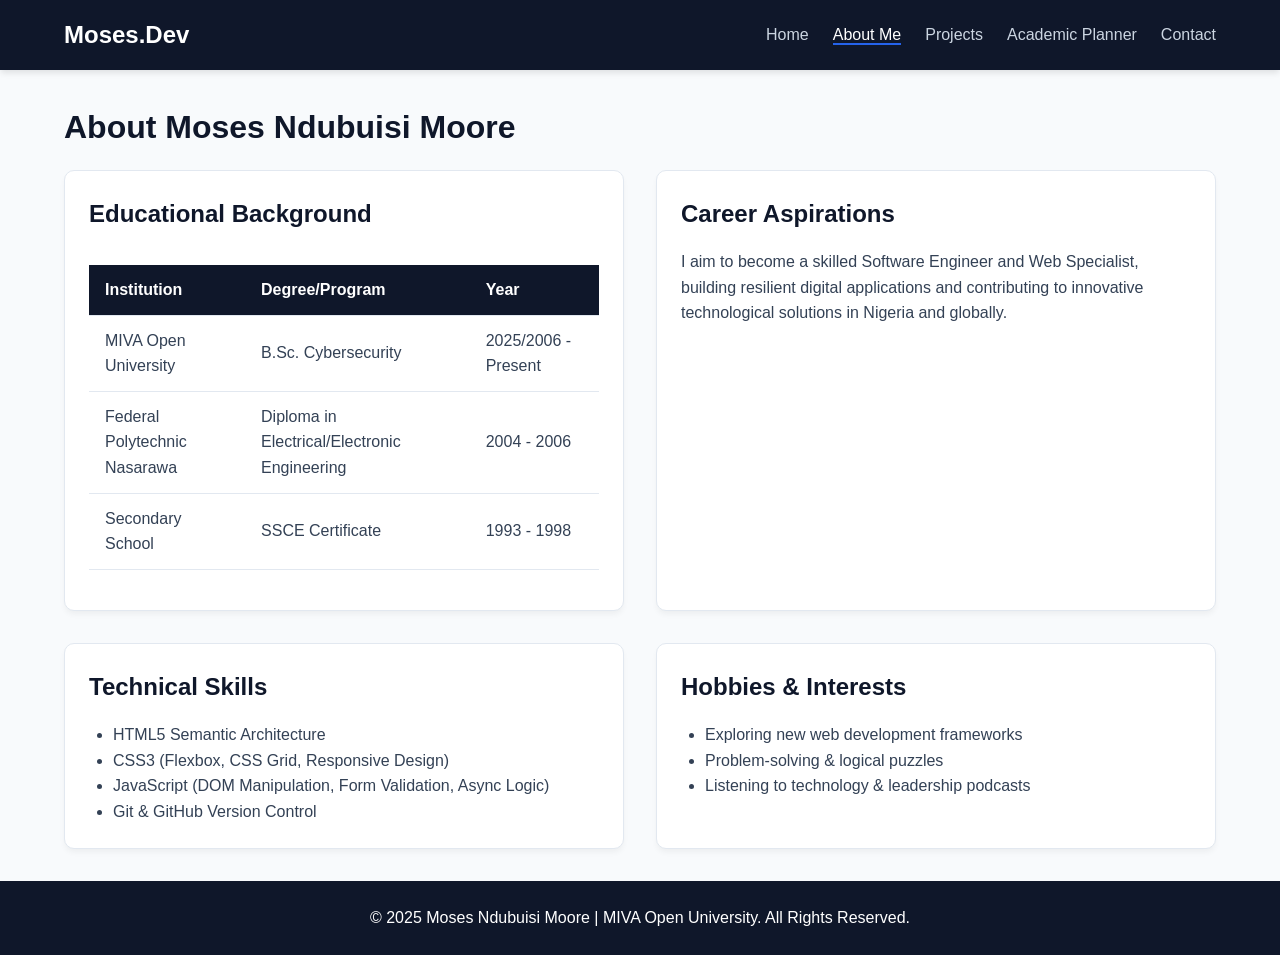
==== about.html @ b8816a85 "Add files via upload" ====
<!DOCTYPE html>
<html lang="en">
<head>
  <meta charset="UTF-8">
  <meta name="viewport" content="width=device-width, initial-scale=1.0">
  <title>About Me | Moses Ndubuisi Moore</title>
  <link rel="stylesheet" href="styles.css">
</head>
<body>
  <header>
    <nav class="navbar">
      <a href="index.html" class="logo">Moses.Dev</a>
      <ul class="nav-links">
        <li><a href="index.html">Home</a></li>
        <li><a href="about.html" class="active">About Me</a></li>
        <li><a href="projects.html">Projects</a></li>
        <li><a href="planner.html">Academic Planner</a></li>
        <li><a href="contact.html">Contact</a></li>
      </ul>
    </nav>
  </header>

  <main>
    <h1>About Moses Ndubuisi Moore</h1>
    
    <div class="grid-2">
      <div class="card">
        <h2>Educational Background</h2>
        <div class="table-container">
          <table>
            <thead>
              <tr>
                <th>Institution</th>
                <th>Degree/Program</th>
                <th>Year</th>
              </tr>
            </thead>
            <tbody>
              <tr>
                <td>MIVA Open University</td>
                <td>B.Sc. Cybersecurity</td>
                <td>2025/2006 - Present</td>
              </tr>
              <tr>
                <td>Federal Polytechnic Nasarawa</td>
                <td>Diploma in Electrical/Electronic Engineering</td>
                <td>2004 - 2006</td>
              </tr>
              <tr>
                <td>Secondary School</td>
                <td>SSCE Certificate</td>
                <td>1993 - 1998</td>
              </tr>
            </tbody>
          </table>
        </div>
      </div>

      <div class="card">
        <h2>Career Aspirations</h2>
        <p>I aim to become a skilled Software Engineer and Web Specialist, building resilient digital applications and contributing to innovative technological solutions in Nigeria and globally.</p>
      </div>
    </div>

    <div class="grid-2" style="margin-top: 2rem;">
      <div class="card">
        <h2>Technical Skills</h2>
        <ul style="padding-left: 1.5rem;">
          <li>HTML5 Semantic Architecture</li>
          <li>CSS3 (Flexbox, CSS Grid, Responsive Design)</li>
          <li>JavaScript (DOM Manipulation, Form Validation, Async Logic)</li>
          <li>Git & GitHub Version Control</li>
        </ul>
      </div>

      <div class="card">
        <h2>Hobbies & Interests</h2>
        <ul style="padding-left: 1.5rem;">
          <li>Exploring new web development frameworks</li>
          <li>Problem-solving & logical puzzles</li>
          <li>Listening to technology & leadership podcasts</li>
        </ul>
      </div>
    </div>
  </main>

  <footer>
    <p>&copy; 2025 Moses Ndubuisi Moore | MIVA Open University. All Rights Reserved.</p>
  </footer>
</body>
</html>
---- styles.css ----
/* Custom CSS Variables & Design System */
:root {
  --primary-color: #0f172a;
  --accent-color: #2563eb;
  --accent-hover: #1d4ed8;
  --bg-color: #f8fafc;
  --card-bg: #ffffff;
  --text-color: #334155;
  --text-dark: #0f172a;
  --border-color: #e2e8f0;
  --success-color: #16a34a;
  --danger-color: #dc2626;
  --transition: all 0.3s ease;
}

/* Base Resets */
* {
  box-sizing: border-box;
  margin: 0;
  padding: 0;
}

body {
  font-family: 'Segoe UI', Tahoma, Geneva, Verdana, sans-serif;
  line-height: 1.6;
  background-color: var(--bg-color);
  color: var(--text-color);
  min-height: 100vh;
  display: flex;
  flex-direction: column;
}

/* Typography */
h1, h2, h3 {
  color: var(--text-dark);
  margin-bottom: 1rem;
}

/* Header & Navigation (Flexbox) */
header {
  background-color: var(--primary-color);
  color: white;
  padding: 1rem 5%;
  position: sticky;
  top: 0;
  z-index: 1000;
  box-shadow: 0 4px 6px -1px rgba(0, 0, 0, 0.1);
}

.navbar {
  display: flex;
  justify-content: space-between;
  align-items: center;
  max-width: 1200px;
  margin: 0 auto;
}

.logo {
  font-size: 1.5rem;
  font-weight: 700;
  color: white;
  text-decoration: none;
}

.nav-links {
  display: flex;
  list-style: none;
  gap: 1.5rem;
}

.nav-links a {
  color: #cbd5e1;
  text-decoration: none;
  font-weight: 500;
  transition: var(--transition);
}

.nav-links a:hover,
.nav-links a.active {
  color: white;
  border-bottom: 2px solid var(--accent-color);
}

/* Main Container */
main {
  max-width: 1200px;
  width: 90%;
  margin: 2rem auto;
  flex: 1;
}

/* Hero Section (Flexbox) */
.hero {
  display: flex;
  align-items: center;
  justify-content: space-between;
  gap: 2rem;
  padding: 3rem;
  background-color: var(--card-bg);
  border-radius: 12px;
  box-shadow: 0 10px 15px -3px rgba(0, 0, 0, 0.05);
}

.profile-img {
  width: 220px;
  height: 220px;
  border-radius: 50%;
  object-fit: cover;
  border: 4px solid var(--accent-color);
  transition: var(--transition);
}

.profile-img:hover {
  transform: scale(1.05);
}

/* Grid Layouts (CSS Grid) */
.grid-2 {
  display: grid;
  grid-template-columns: repeat(auto-fit, minmax(300px, 1fr));
  gap: 2rem;
}

.grid-3 {
  display: grid;
  grid-template-columns: repeat(auto-fit, minmax(300px, 1fr));
  gap: 2rem;
}

/* Cards */
.card {
  background: var(--card-bg);
  padding: 1.5rem;
  border-radius: 10px;
  border: 1px solid var(--border-color);
  box-shadow: 0 4px 6px -1px rgba(0, 0, 0, 0.05);
  transition: var(--transition);
}

.card:hover {
  transform: translateY(-5px);
  box-shadow: 0 10px 15px -3px rgba(0, 0, 0, 0.1);
}

.card img {
  width: 100%;
  height: 180px;
  object-fit: cover;
  border-radius: 6px;
  margin-bottom: 1rem;
}

/* Buttons */
.btn {
  display: inline-block;
  padding: 0.6rem 1.2rem;
  background-color: var(--accent-color);
  color: white;
  text-decoration: none;
  border-radius: 6px;
  border: none;
  cursor: pointer;
  font-weight: 600;
  transition: var(--transition);
}

.btn:hover {
  background-color: var(--accent-hover);
}

.btn-danger {
  background-color: var(--danger-color);
}

.btn-danger:hover {
  background-color: #b91c1c;
}

/* Tables */
.table-container {
  overflow-x: auto;
}

table {
  width: 100%;
  border-collapse: collapse;
  margin: 1rem 0;
  background: var(--card-bg);
}

th, td {
  padding: 0.75rem 1rem;
  text-align: left;
  border-bottom: 1px solid var(--border-color);
}

th {
  background-color: var(--primary-color);
  color: white;
}

/* Forms & Validation Styling */
.form-group {
  margin-bottom: 1.2rem;
}

.form-group label {
  display: block;
  margin-bottom: 0.4rem;
  font-weight: 600;
}

.form-group input,
.form-group textarea {
  width: 100%;
  padding: 0.75rem;
  border: 1px solid var(--border-color);
  border-radius: 6px;
  font-size: 1rem;
}

.form-group input:focus,
.form-group textarea:focus {
  outline: none;
  border-color: var(--accent-color);
}

.error-msg {
  color: var(--danger-color);
  font-size: 0.85rem;
  margin-top: 0.25rem;
  display: none;
}

/* Academic Planner Custom Styles */
.planner-input {
  display: flex;
  gap: 1rem;
  margin-bottom: 1.5rem;
}

.task-list {
  list-style: none;
}

.task-item {
  display: flex;
  justify-content: space-between;
  align-items: center;
  padding: 1rem;
  background: var(--card-bg);
  border: 1px solid var(--border-color);
  border-radius: 6px;
  margin-bottom: 0.5rem;
}

.task-item.completed span {
  text-decoration: line-through;
  opacity: 0.6;
}

/* Footer */
footer {
  background-color: var(--primary-color);
  color: white;
  text-align: center;
  padding: 1.5rem;
  margin-top: auto;
}

/* Media Queries for Mobile Responsiveness */
@media (max-width: 768px) {
  .hero {
    flex-direction: column-reverse;
    text-align: center;
  }
  .nav-links {
    flex-direction: column;
    gap: 0.5rem;
  }
  .planner-input {
    flex-direction: column;
  }
}
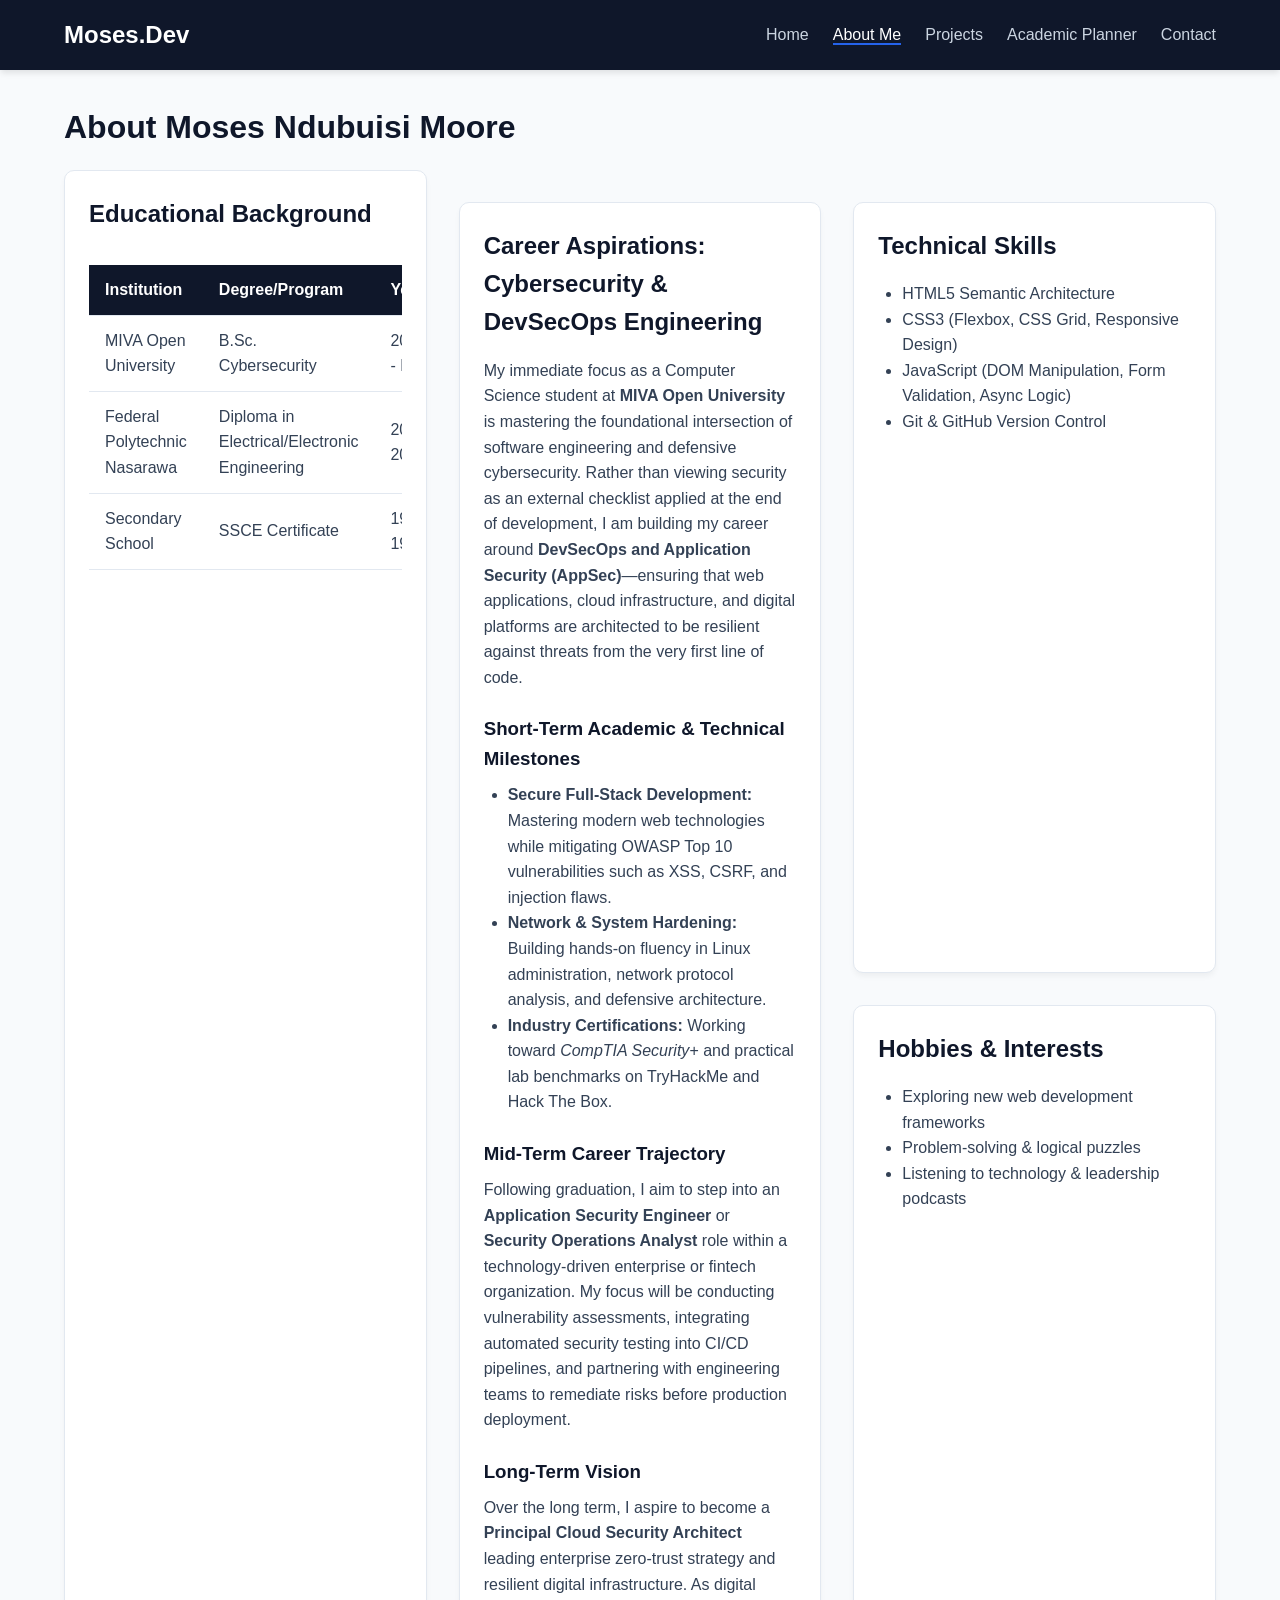
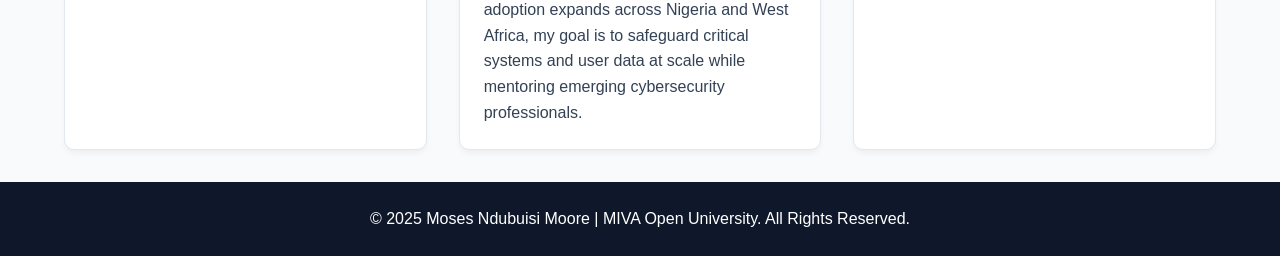
==== commit a8768c1c: "Revise About Me section with career goals and skills Updated the About Me section to include detaile" ====
--- a/about.html
+++ b/about.html
@@ -56,11 +56,30 @@
         </div>
       </div>
 
-      <div class="card">
-        <h2>Career Aspirations</h2>
-        <p>I aim to become a skilled Software Engineer and Web Specialist, building resilient digital applications and contributing to innovative technological solutions in Nigeria and globally.</p>
-      </div>
-    </div>
+      <section class="card" style="margin-top: 2rem;">
+  <h2>Career Aspirations: Cybersecurity &amp; DevSecOps Engineering</h2>
+  
+  <p style="margin-bottom: 1rem;">
+    My immediate focus as a Computer Science student at <strong>MIVA Open University</strong> is mastering the foundational intersection of software engineering and defensive cybersecurity. Rather than viewing security as an external checklist applied at the end of development, I am building my career around <strong>DevSecOps and Application Security (AppSec)</strong>—ensuring that web applications, cloud infrastructure, and digital platforms are architected to be resilient against threats from the very first line of code.
+  </p>
+
+  <h3 style="margin-top: 1.5rem; margin-bottom: 0.5rem;">Short-Term Academic &amp; Technical Milestones</h3>
+  <ul style="margin-left: 1.5rem; margin-bottom: 1rem;">
+    <li><strong>Secure Full-Stack Development:</strong> Mastering modern web technologies while mitigating OWASP Top 10 vulnerabilities such as XSS, CSRF, and injection flaws.</li>
+    <li><strong>Network &amp; System Hardening:</strong> Building hands-on fluency in Linux administration, network protocol analysis, and defensive architecture.</li>
+    <li><strong>Industry Certifications:</strong> Working toward <em>CompTIA Security+</em> and practical lab benchmarks on TryHackMe and Hack The Box.</li>
+  </ul>
+
+  <h3 style="margin-top: 1.5rem; margin-bottom: 0.5rem;">Mid-Term Career Trajectory</h3>
+  <p style="margin-bottom: 1rem;">
+    Following graduation, I aim to step into an <strong>Application Security Engineer</strong> or <strong>Security Operations Analyst</strong> role within a technology-driven enterprise or fintech organization. My focus will be conducting vulnerability assessments, integrating automated security testing into CI/CD pipelines, and partnering with engineering teams to remediate risks before production deployment.
+  </p>
+
+  <h3 style="margin-top: 1.5rem; margin-bottom: 0.5rem;">Long-Term Vision</h3>
+  <p>
+    Over the long term, I aspire to become a <strong>Principal Cloud Security Architect</strong> leading enterprise zero-trust strategy and resilient digital infrastructure. As digital adoption expands across Nigeria and West Africa, my goal is to safeguard critical systems and user data at scale while mentoring emerging cybersecurity professionals.
+  </p>
+</section>
 
     <div class="grid-2" style="margin-top: 2rem;">
       <div class="card">
@@ -88,4 +107,4 @@
     <p>&copy; 2025 Moses Ndubuisi Moore | MIVA Open University. All Rights Reserved.</p>
   </footer>
 </body>
-</html>+</html>
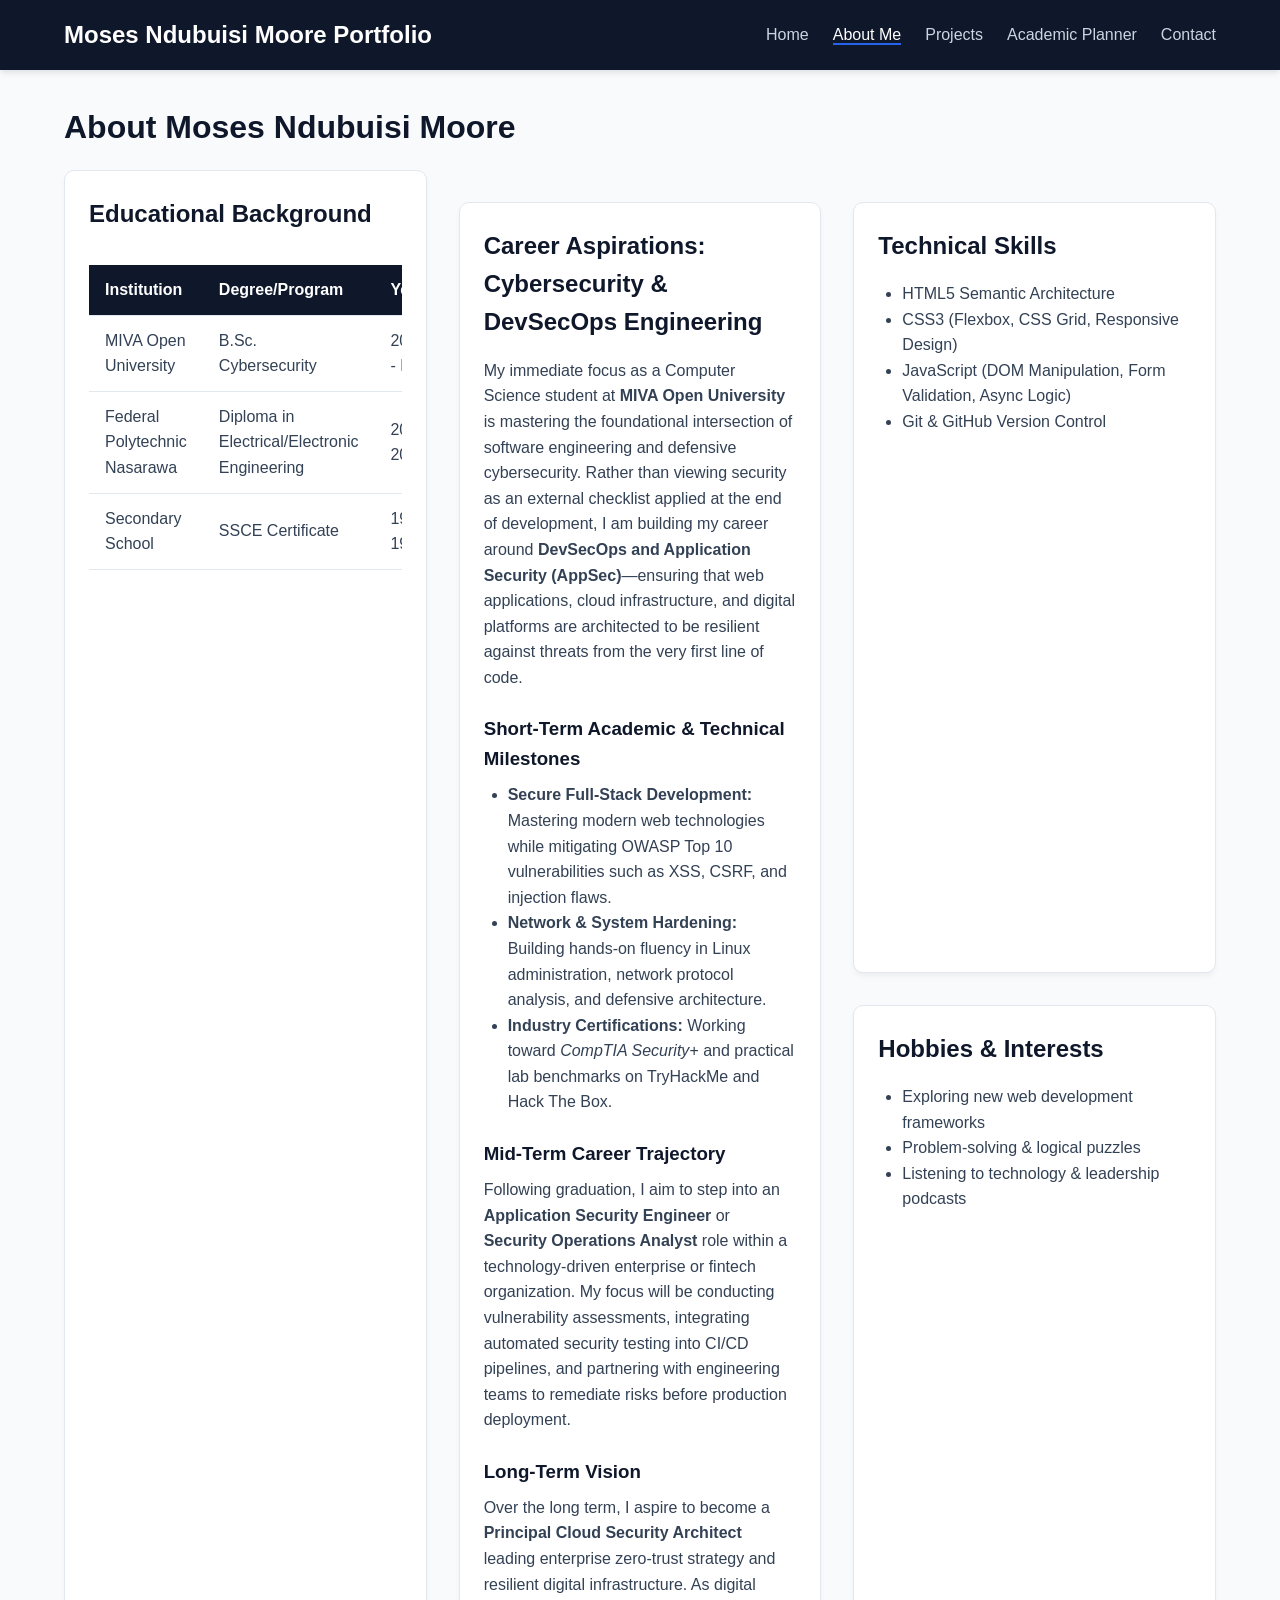
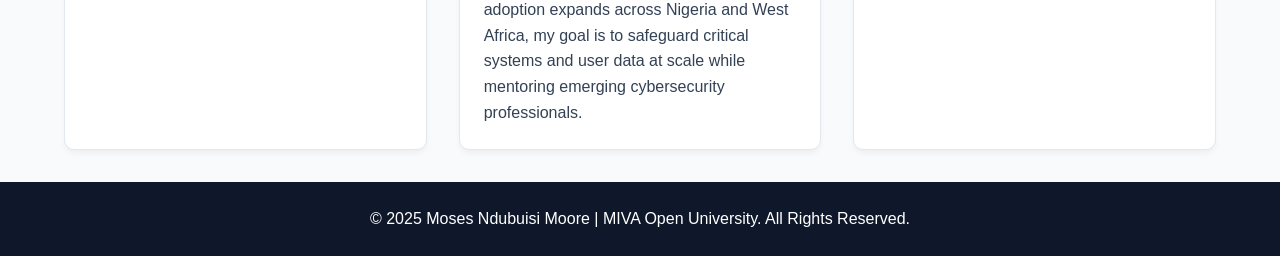
==== commit 269f179c: "Update About Me page content and structure" ====
--- a/about.html
+++ b/about.html
@@ -9,7 +9,7 @@
 <body>
   <header>
     <nav class="navbar">
-      <a href="index.html" class="logo">Moses.Dev</a>
+      <a href="index.html" class="logo">Moses Ndubuisi Moore Portfolio</a>
       <ul class="nav-links">
         <li><a href="index.html">Home</a></li>
         <li><a href="about.html" class="active">About Me</a></li>
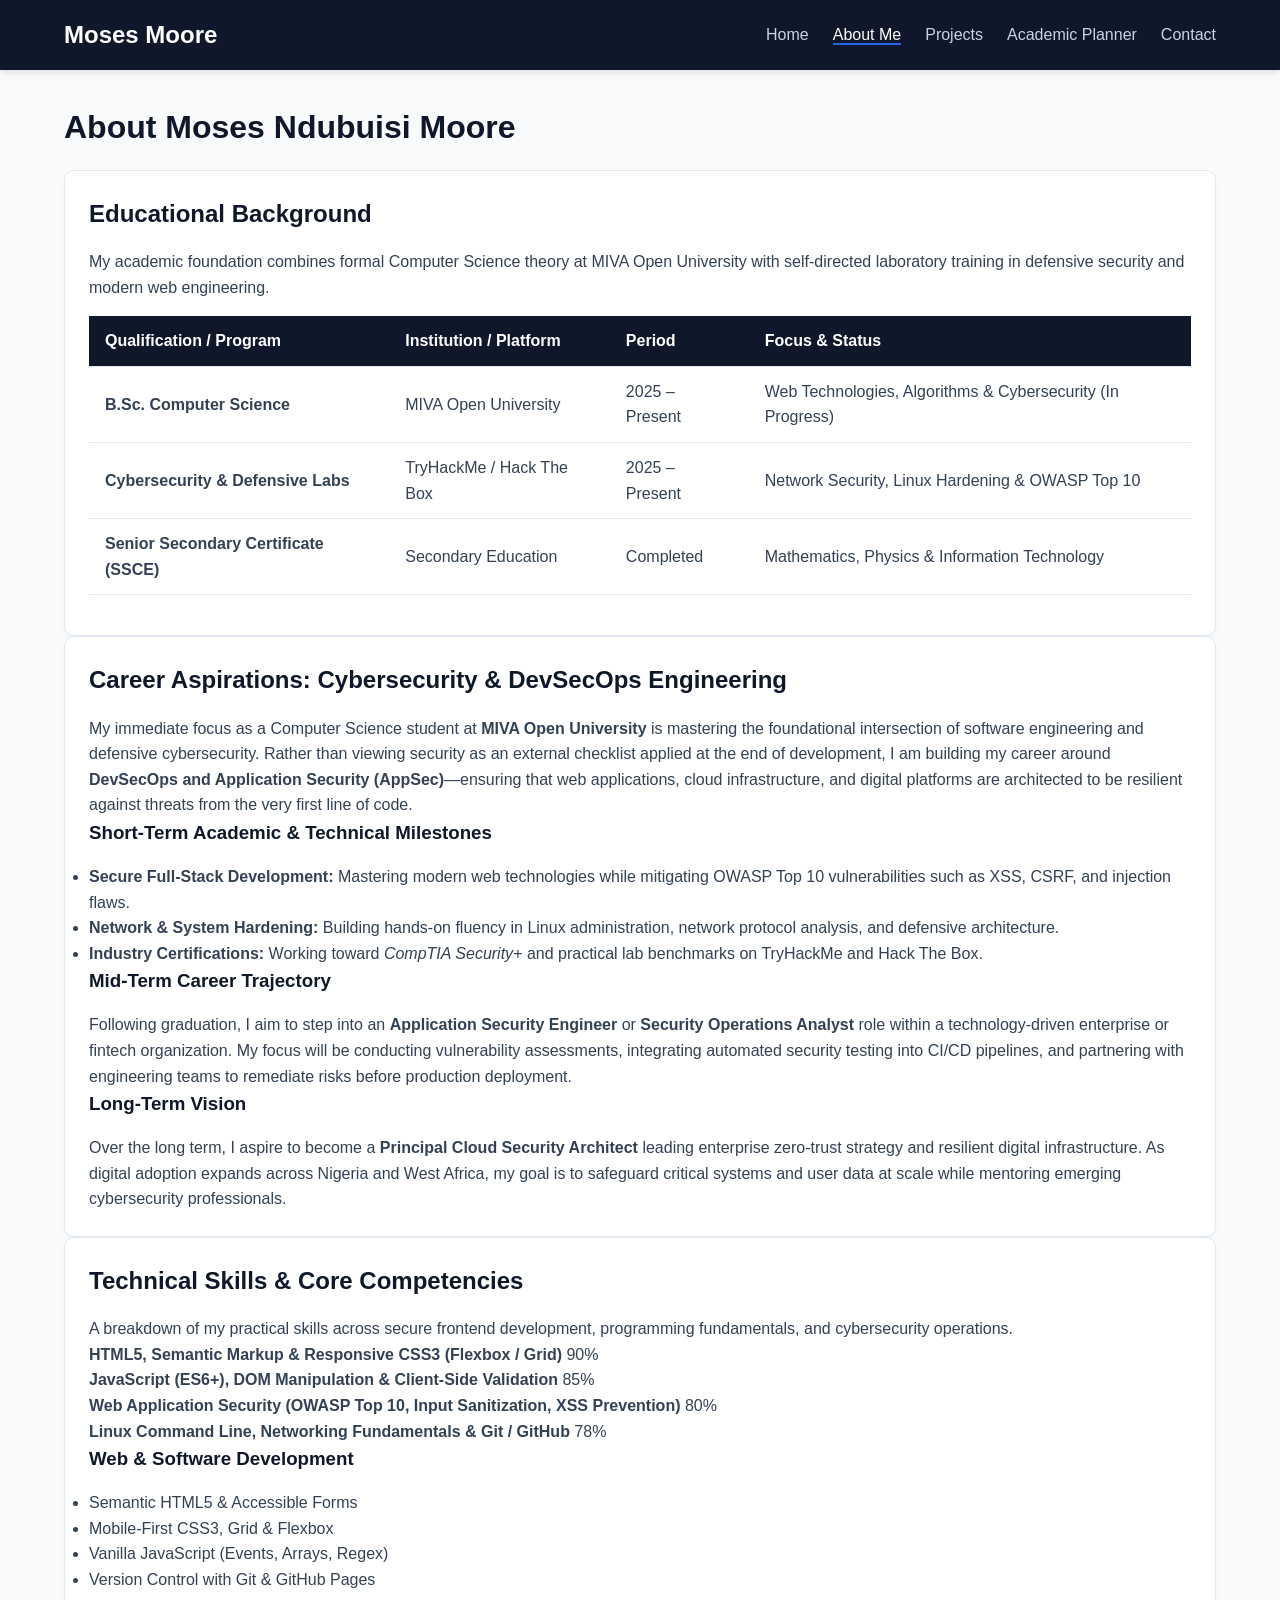
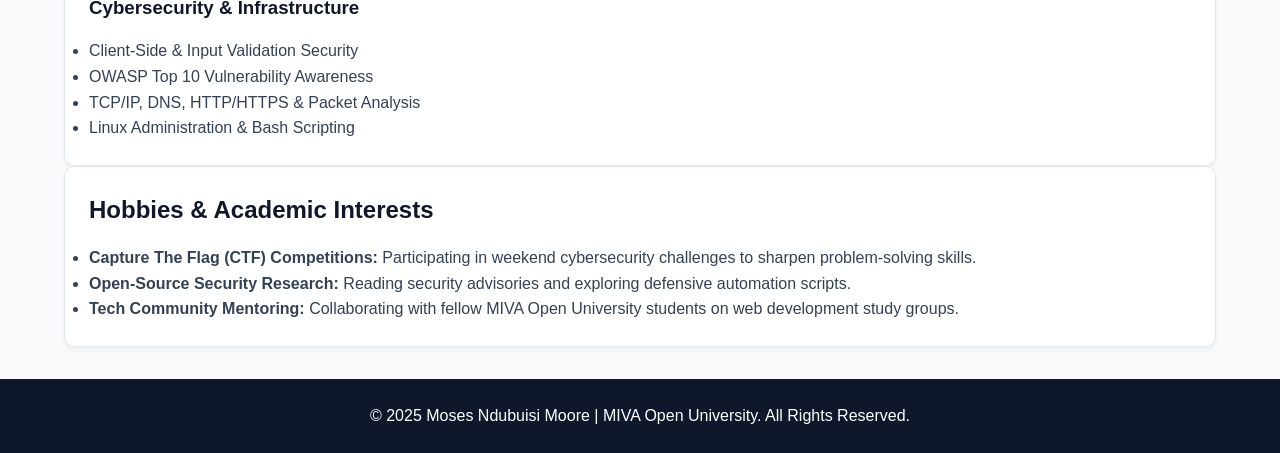
==== commit c75b4d5d: "Revamp About Me page with detailed sections Updated the About Me page with enhanced content structur" ====
--- a/about.html
+++ b/about.html
@@ -9,7 +9,7 @@
 <body>
   <header>
     <nav class="navbar">
-      <a href="index.html" class="logo">Moses Ndubuisi Moore Portfolio</a>
+      <a href="index.html" class="logo">Moses Moore</a>
       <ul class="nav-links">
         <li><a href="index.html">Home</a></li>
         <li><a href="about.html" class="active">About Me</a></li>
@@ -22,89 +22,160 @@
 
   <main>
     <h1>About Moses Ndubuisi Moore</h1>
-    
-    <div class="grid-2">
-      <div class="card">
-        <h2>Educational Background</h2>
-        <div class="table-container">
-          <table>
-            <thead>
-              <tr>
-                <th>Institution</th>
-                <th>Degree/Program</th>
-                <th>Year</th>
-              </tr>
-            </thead>
-            <tbody>
-              <tr>
-                <td>MIVA Open University</td>
-                <td>B.Sc. Cybersecurity</td>
-                <td>2025/2006 - Present</td>
-              </tr>
-              <tr>
-                <td>Federal Polytechnic Nasarawa</td>
-                <td>Diploma in Electrical/Electronic Engineering</td>
-                <td>2004 - 2006</td>
-              </tr>
-              <tr>
-                <td>Secondary School</td>
-                <td>SSCE Certificate</td>
-                <td>1993 - 1998</td>
-              </tr>
-            </tbody>
-          </table>
+
+    <!-- Educational Background Section -->
+    <section class="card section-spacing">
+      <h2>Educational Background</h2>
+      <p class="section-intro">
+        My academic foundation combines formal Computer Science theory at MIVA Open University with self-directed laboratory training in defensive security and modern web engineering.
+      </p>
+
+      <div class="table-responsive">
+        <table class="edu-table">
+          <thead>
+            <tr>
+              <th>Qualification / Program</th>
+              <th>Institution / Platform</th>
+              <th>Period</th>
+              <th>Focus &amp; Status</th>
+            </tr>
+          </thead>
+          <tbody>
+            <tr>
+              <td><strong>B.Sc. Computer Science</strong></td>
+              <td>MIVA Open University</td>
+              <td>2025 – Present</td>
+              <td>Web Technologies, Algorithms &amp; Cybersecurity (In Progress)</td>
+            </tr>
+            <tr>
+              <td><strong>Cybersecurity &amp; Defensive Labs</strong></td>
+              <td>TryHackMe / Hack The Box</td>
+              <td>2025 – Present</td>
+              <td>Network Security, Linux Hardening &amp; OWASP Top 10</td>
+            </tr>
+            <tr>
+              <td><strong>Senior Secondary Certificate (SSCE)</strong></td>
+              <td>Secondary Education</td>
+              <td>Completed</td>
+              <td>Mathematics, Physics &amp; Information Technology</td>
+            </tr>
+          </tbody>
+        </table>
+      </div>
+    </section>
+
+    <!-- Career Aspirations Section -->
+    <section class="card section-spacing">
+      <h2>Career Aspirations: Cybersecurity &amp; DevSecOps Engineering</h2>
+      <p class="body-paragraph">
+        My immediate focus as a Computer Science student at <strong>MIVA Open University</strong> is mastering the foundational intersection of software engineering and defensive cybersecurity. Rather than viewing security as an external checklist applied at the end of development, I am building my career around <strong>DevSecOps and Application Security (AppSec)</strong>—ensuring that web applications, cloud infrastructure, and digital platforms are architected to be resilient against threats from the very first line of code.
+      </p>
+
+      <h3 class="sub-heading">Short-Term Academic &amp; Technical Milestones</h3>
+      <ul class="styled-list">
+        <li><strong>Secure Full-Stack Development:</strong> Mastering modern web technologies while mitigating OWASP Top 10 vulnerabilities such as XSS, CSRF, and injection flaws.</li>
+        <li><strong>Network &amp; System Hardening:</strong> Building hands-on fluency in Linux administration, network protocol analysis, and defensive architecture.</li>
+        <li><strong>Industry Certifications:</strong> Working toward <em>CompTIA Security+</em> and practical lab benchmarks on TryHackMe and Hack The Box.</li>
+      </ul>
+
+      <h3 class="sub-heading">Mid-Term Career Trajectory</h3>
+      <p class="body-paragraph">
+        Following graduation, I aim to step into an <strong>Application Security Engineer</strong> or <strong>Security Operations Analyst</strong> role within a technology-driven enterprise or fintech organization. My focus will be conducting vulnerability assessments, integrating automated security testing into CI/CD pipelines, and partnering with engineering teams to remediate risks before production deployment.
+      </p>
+
+      <h3 class="sub-heading">Long-Term Vision</h3>
+      <p>
+        Over the long term, I aspire to become a <strong>Principal Cloud Security Architect</strong> leading enterprise zero-trust strategy and resilient digital infrastructure. As digital adoption expands across Nigeria and West Africa, my goal is to safeguard critical systems and user data at scale while mentoring emerging cybersecurity professionals.
+      </p>
+    </section>
+
+    <!-- Technical Skills Section -->
+    <section class="card section-spacing">
+      <h2>Technical Skills &amp; Core Competencies</h2>
+      <p class="section-intro">
+        A breakdown of my practical skills across secure frontend development, programming fundamentals, and cybersecurity operations.
+      </p>
+
+      <div class="skills-bars-grid">
+        <div class="skill-item">
+          <div class="skill-header">
+            <strong>HTML5, Semantic Markup &amp; Responsive CSS3 (Flexbox / Grid)</strong>
+            <span>90%</span>
+          </div>
+          <div class="progress-track">
+            <div class="progress-fill fill-web" data-width="90"></div>
+          </div>
+        </div>
+
+        <div class="skill-item">
+          <div class="skill-header">
+            <strong>JavaScript (ES6+), DOM Manipulation &amp; Client-Side Validation</strong>
+            <span>85%</span>
+          </div>
+          <div class="progress-track">
+            <div class="progress-fill fill-web" data-width="85"></div>
+          </div>
+        </div>
+
+        <div class="skill-item">
+          <div class="skill-header">
+            <strong>Web Application Security (OWASP Top 10, Input Sanitization, XSS Prevention)</strong>
+            <span>80%</span>
+          </div>
+          <div class="progress-track">
+            <div class="progress-fill fill-sec" data-width="80"></div>
+          </div>
+        </div>
+
+        <div class="skill-item">
+          <div class="skill-header">
+            <strong>Linux Command Line, Networking Fundamentals &amp; Git / GitHub</strong>
+            <span>78%</span>
+          </div>
+          <div class="progress-track">
+            <div class="progress-fill fill-sec" data-width="78"></div>
+          </div>
         </div>
       </div>
 
-      <section class="card" style="margin-top: 2rem;">
-  <h2>Career Aspirations: Cybersecurity &amp; DevSecOps Engineering</h2>
-  
-  <p style="margin-bottom: 1rem;">
-    My immediate focus as a Computer Science student at <strong>MIVA Open University</strong> is mastering the foundational intersection of software engineering and defensive cybersecurity. Rather than viewing security as an external checklist applied at the end of development, I am building my career around <strong>DevSecOps and Application Security (AppSec)</strong>—ensuring that web applications, cloud infrastructure, and digital platforms are architected to be resilient against threats from the very first line of code.
-  </p>
+      <div class="skills-lists-grid">
+        <div>
+          <h3 class="sub-heading">Web &amp; Software Development</h3>
+          <ul class="styled-list">
+            <li>Semantic HTML5 &amp; Accessible Forms</li>
+            <li>Mobile-First CSS3, Grid &amp; Flexbox</li>
+            <li>Vanilla JavaScript (Events, Arrays, Regex)</li>
+            <li>Version Control with Git &amp; GitHub Pages</li>
+          </ul>
+        </div>
 
-  <h3 style="margin-top: 1.5rem; margin-bottom: 0.5rem;">Short-Term Academic &amp; Technical Milestones</h3>
-  <ul style="margin-left: 1.5rem; margin-bottom: 1rem;">
-    <li><strong>Secure Full-Stack Development:</strong> Mastering modern web technologies while mitigating OWASP Top 10 vulnerabilities such as XSS, CSRF, and injection flaws.</li>
-    <li><strong>Network &amp; System Hardening:</strong> Building hands-on fluency in Linux administration, network protocol analysis, and defensive architecture.</li>
-    <li><strong>Industry Certifications:</strong> Working toward <em>CompTIA Security+</em> and practical lab benchmarks on TryHackMe and Hack The Box.</li>
-  </ul>
+        <div>
+          <h3 class="sub-heading">Cybersecurity &amp; Infrastructure</h3>
+          <ul class="styled-list">
+            <li>Client-Side &amp; Input Validation Security</li>
+            <li>OWASP Top 10 Vulnerability Awareness</li>
+            <li>TCP/IP, DNS, HTTP/HTTPS &amp; Packet Analysis</li>
+            <li>Linux Administration &amp; Bash Scripting</li>
+          </ul>
+        </div>
+      </div>
+    </section>
 
-  <h3 style="margin-top: 1.5rem; margin-bottom: 0.5rem;">Mid-Term Career Trajectory</h3>
-  <p style="margin-bottom: 1rem;">
-    Following graduation, I aim to step into an <strong>Application Security Engineer</strong> or <strong>Security Operations Analyst</strong> role within a technology-driven enterprise or fintech organization. My focus will be conducting vulnerability assessments, integrating automated security testing into CI/CD pipelines, and partnering with engineering teams to remediate risks before production deployment.
-  </p>
-
-  <h3 style="margin-top: 1.5rem; margin-bottom: 0.5rem;">Long-Term Vision</h3>
-  <p>
-    Over the long term, I aspire to become a <strong>Principal Cloud Security Architect</strong> leading enterprise zero-trust strategy and resilient digital infrastructure. As digital adoption expands across Nigeria and West Africa, my goal is to safeguard critical systems and user data at scale while mentoring emerging cybersecurity professionals.
-  </p>
-</section>
-
-    <div class="grid-2" style="margin-top: 2rem;">
-      <div class="card">
-        <h2>Technical Skills</h2>
-        <ul style="padding-left: 1.5rem;">
-          <li>HTML5 Semantic Architecture</li>
-          <li>CSS3 (Flexbox, CSS Grid, Responsive Design)</li>
-          <li>JavaScript (DOM Manipulation, Form Validation, Async Logic)</li>
-          <li>Git & GitHub Version Control</li>
-        </ul>
-      </div>
-
-      <div class="card">
-        <h2>Hobbies & Interests</h2>
-        <ul style="padding-left: 1.5rem;">
-          <li>Exploring new web development frameworks</li>
-          <li>Problem-solving & logical puzzles</li>
-          <li>Listening to technology & leadership podcasts</li>
-        </ul>
-      </div>
-    </div>
+    <!-- Hobbies & Interests Section -->
+    <section class="card section-spacing">
+      <h2>Hobbies &amp; Academic Interests</h2>
+      <ul class="styled-list">
+        <li><strong>Capture The Flag (CTF) Competitions:</strong> Participating in weekend cybersecurity challenges to sharpen problem-solving skills.</li>
+        <li><strong>Open-Source Security Research:</strong> Reading security advisories and exploring defensive automation scripts.</li>
+        <li><strong>Tech Community Mentoring:</strong> Collaborating with fellow MIVA Open University students on web development study groups.</li>
+      </ul>
+    </section>
   </main>
 
   <footer>
     <p>&copy; 2025 Moses Ndubuisi Moore | MIVA Open University. All Rights Reserved.</p>
   </footer>
+
+  <script src="about.js"></script>
 </body>
 </html>
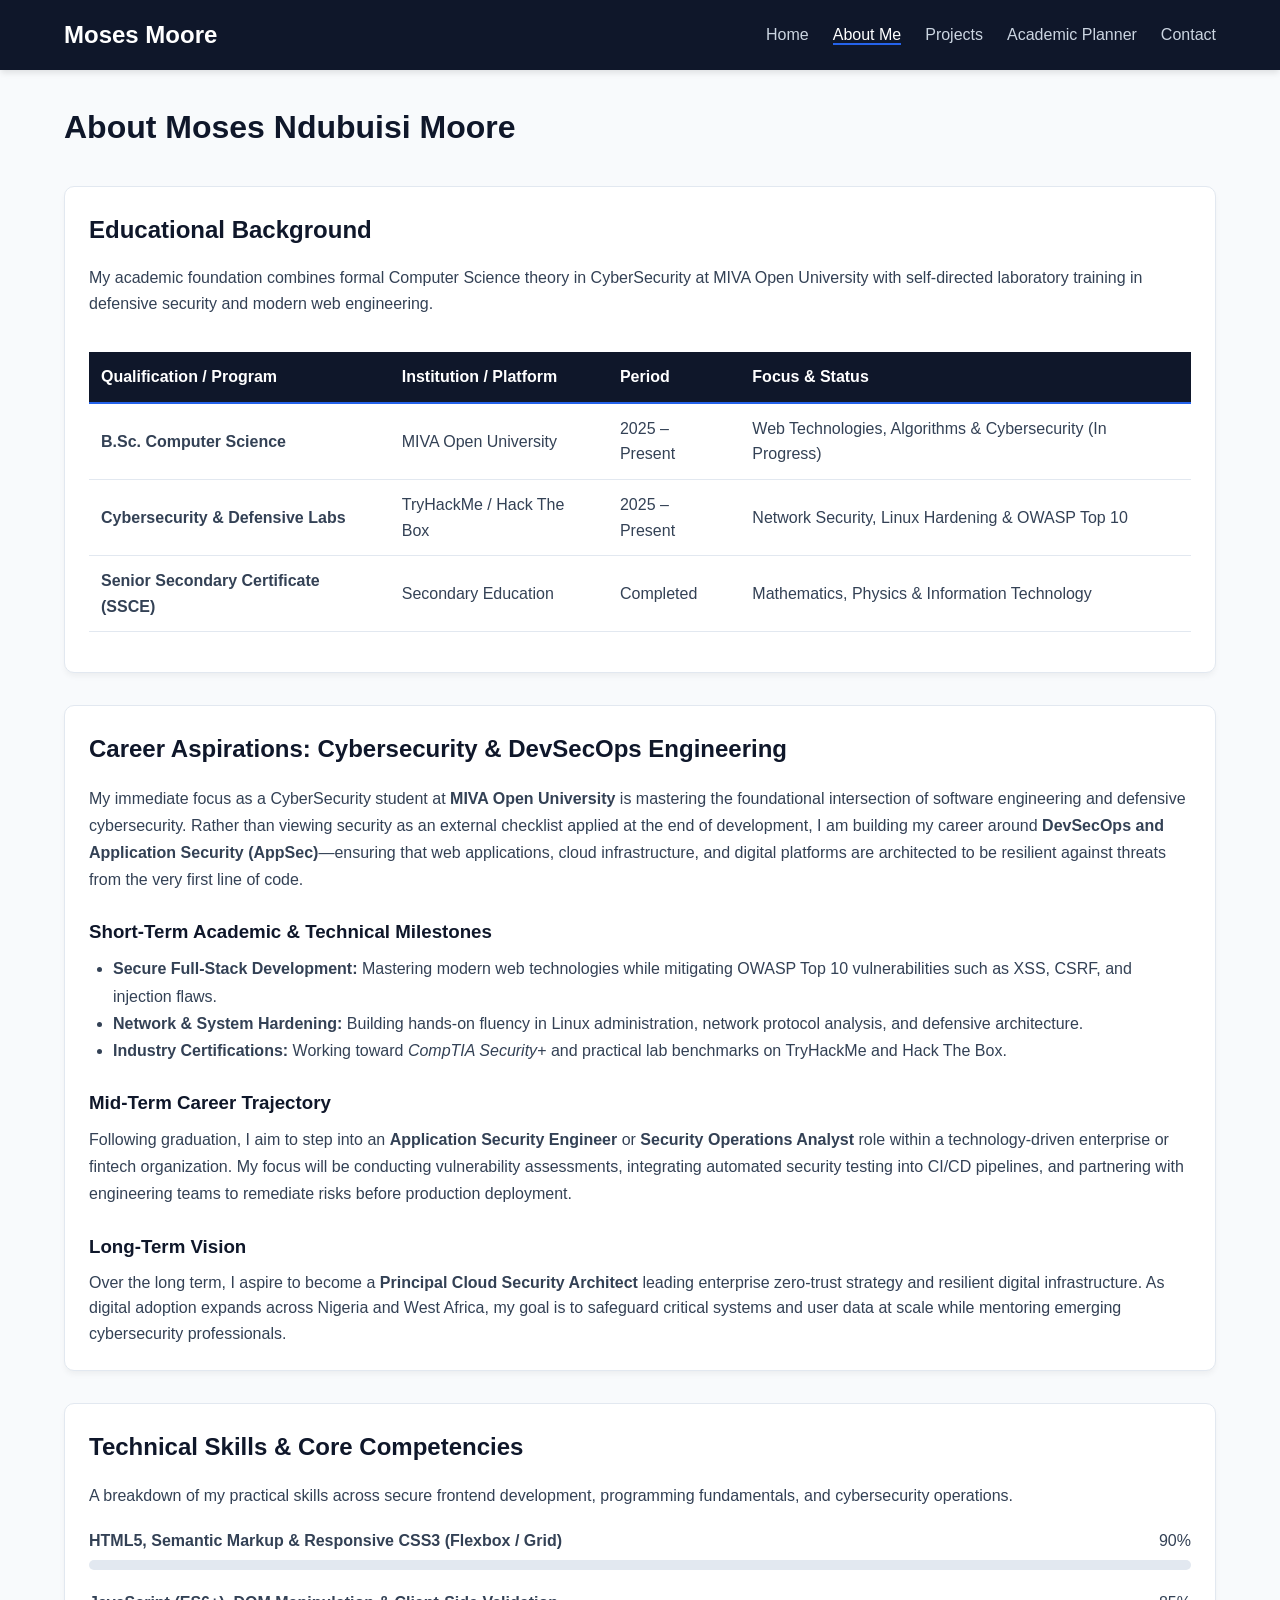
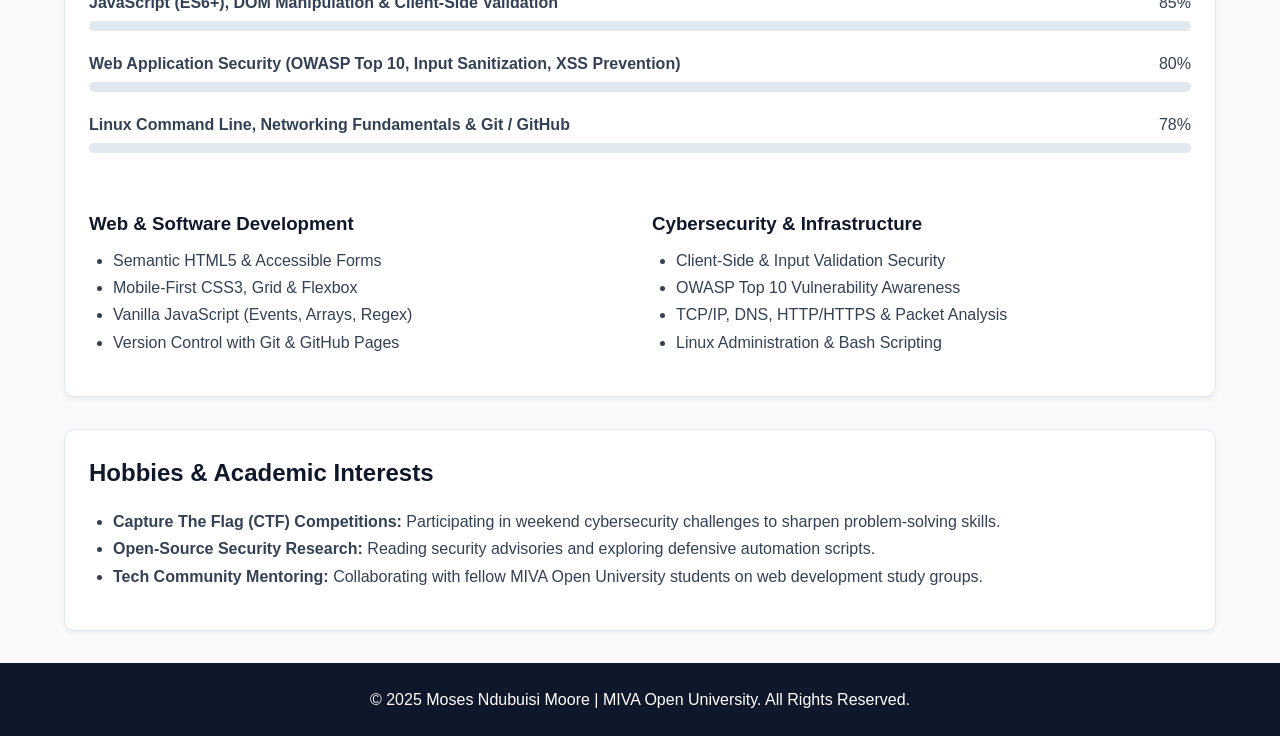
==== commit 6dbb1d42: "Update about.html" ====
--- a/about.html
+++ b/about.html
@@ -27,7 +27,7 @@
     <section class="card section-spacing">
       <h2>Educational Background</h2>
       <p class="section-intro">
-        My academic foundation combines formal Computer Science theory at MIVA Open University with self-directed laboratory training in defensive security and modern web engineering.
+        My academic foundation combines formal Computer Science theory in CyberSecurity at MIVA Open University with self-directed laboratory training in defensive security and modern web engineering.
       </p>
 
       <div class="table-responsive">
@@ -68,7 +68,7 @@
     <section class="card section-spacing">
       <h2>Career Aspirations: Cybersecurity &amp; DevSecOps Engineering</h2>
       <p class="body-paragraph">
-        My immediate focus as a Computer Science student at <strong>MIVA Open University</strong> is mastering the foundational intersection of software engineering and defensive cybersecurity. Rather than viewing security as an external checklist applied at the end of development, I am building my career around <strong>DevSecOps and Application Security (AppSec)</strong>—ensuring that web applications, cloud infrastructure, and digital platforms are architected to be resilient against threats from the very first line of code.
+        My immediate focus as a CyberSecurity student at <strong>MIVA Open University</strong> is mastering the foundational intersection of software engineering and defensive cybersecurity. Rather than viewing security as an external checklist applied at the end of development, I am building my career around <strong>DevSecOps and Application Security (AppSec)</strong>—ensuring that web applications, cloud infrastructure, and digital platforms are architected to be resilient against threats from the very first line of code.
       </p>
 
       <h3 class="sub-heading">Short-Term Academic &amp; Technical Milestones</h3>
--- a/styles.css
+++ b/styles.css
@@ -283,3 +283,100 @@
   }
 }
 
+/* =========================================
+   About Page & Shared Section Styles
+   ========================================= */
+.section-spacing {
+  margin-top: 2rem;
+}
+
+.section-intro {
+  margin-bottom: 1.25rem;
+}
+
+.body-paragraph {
+  margin-bottom: 1rem;
+  line-height: 1.7;
+}
+
+.sub-heading {
+  margin-top: 1.5rem;
+  margin-bottom: 0.5rem;
+}
+
+.styled-list {
+  margin-left: 1.5rem;
+  margin-bottom: 1rem;
+  line-height: 1.7;
+}
+
+/* Responsive Educational Table */
+.table-responsive {
+  overflow-x: auto;
+  margin-top: 1rem;
+}
+
+.edu-table {
+  width: 100%;
+  border-collapse: collapse;
+  text-align: left;
+}
+
+.edu-table thead tr {
+  border-bottom: 2px solid #2563eb;
+  background-color: rgba(37, 99, 235, 0.08);
+}
+
+.edu-table th,
+.edu-table td {
+  padding: 0.75rem;
+}
+
+.edu-table tbody tr {
+  border-bottom: 1px solid #e2e8f0;
+}
+
+.edu-table tbody tr:last-child {
+  border-bottom: none;
+}
+
+/* Technical Skills Bars & Grid */
+.skills-bars-grid {
+  display: grid;
+  gap: 1.25rem;
+  margin-bottom: 2rem;
+}
+
+.skill-header {
+  display: flex;
+  justify-content: space-between;
+  margin-bottom: 0.35rem;
+}
+
+.progress-track {
+  background-color: #e2e8f0;
+  border-radius: 999px;
+  height: 10px;
+  overflow: hidden;
+}
+
+.progress-fill {
+  width: 0%;
+  height: 100%;
+  border-radius: 999px;
+  transition: width 1s ease-in-out;
+}
+
+.fill-web {
+  background-color: #2563eb;
+}
+
+.fill-sec {
+  background-color: #0d9488;
+}
+
+.skills-lists-grid {
+  display: grid;
+  grid-template-columns: repeat(auto-fit, minmax(240px, 1fr));
+  gap: 1.5rem;
+}
